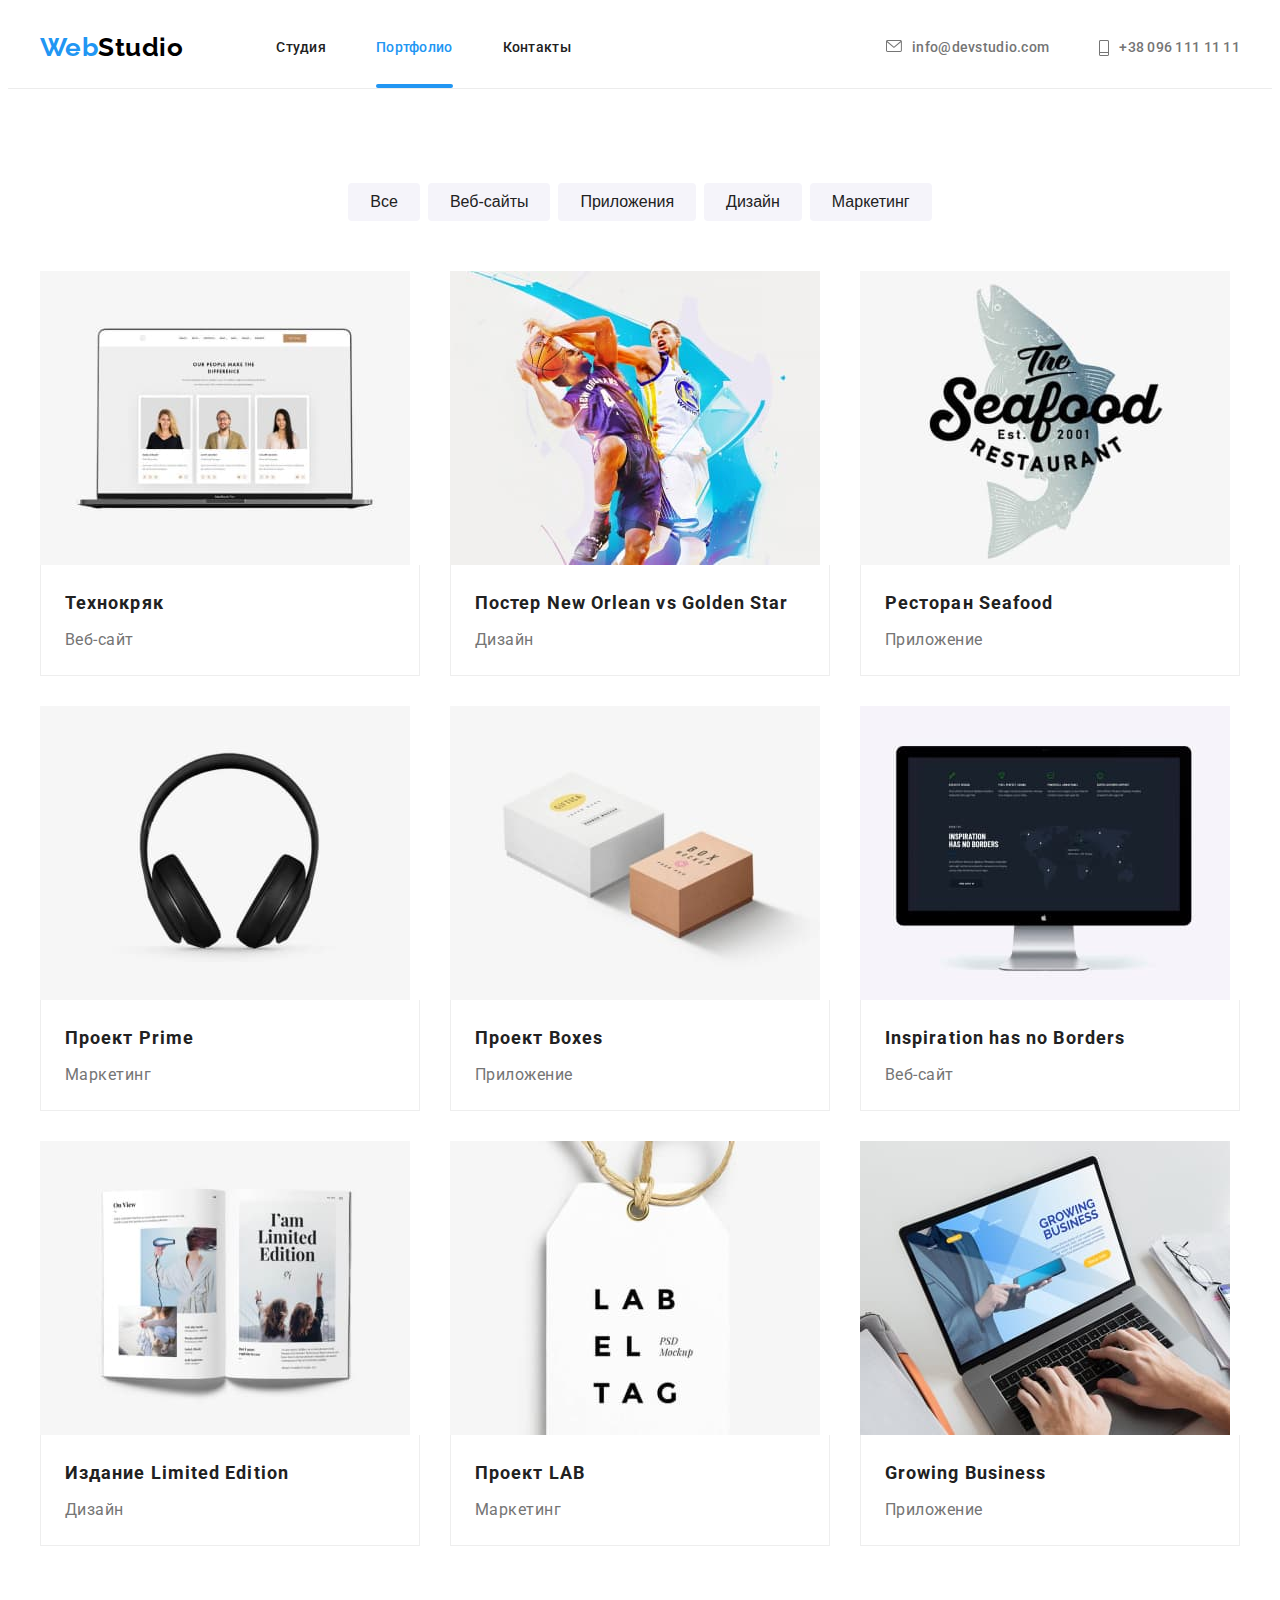
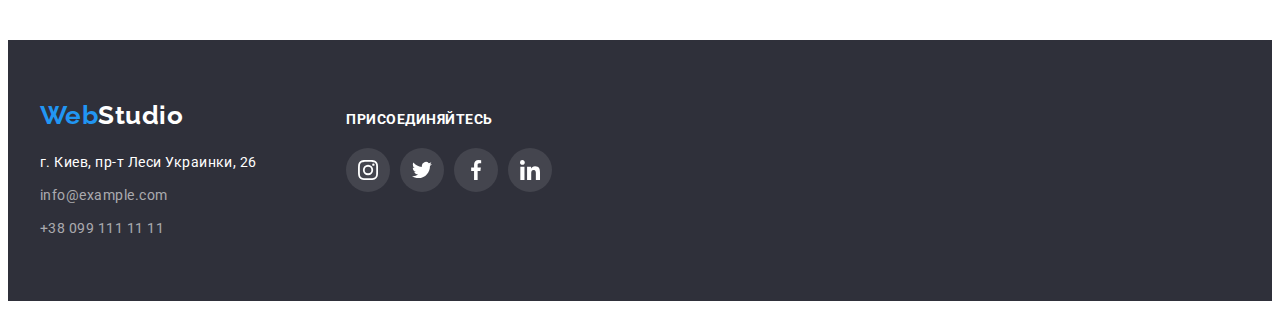
==== portfolio.html @ 7efdc226 "Initial commit" ====
<!DOCTYPE html>
<html lang="ru">
<head>
    <meta charset="UTF-8">
    <meta name="viewport" content="width=device-width, initial-scale=1.0">
    <title>Портфолио</title>
    <link rel="preconnect" href="https://fonts.gstatic.com">
    <link href="https://fonts.googleapis.com/css2?family=Raleway:wght@700&family=Roboto:wght@400;500;700;900&display=swap" rel="stylesheet">
    <link rel="stylesheet" href="https://cdnjs.cloudflare.com/ajax/libs/modern-normalize/1.0.0/modern-normalize.min.css" integrity="sha512-ISS7cAi1PEhQ8jnbJpJZMd29NlhNj4AWYyLOSp2CE/CsHxTCu+r+t0D2yoJudVrd0/8fTVPUVDzY5Tvli75u/g==" crossorigin="anonymous" />
    <link rel="stylesheet" href="./css/styles.css">
</head>
<body>
    <header class=" header-portfolio">
        <div class="container nav-line">
        <nav class="main-nav">
            <a href="/" class="logo"><span class="logo-first-part">Web</span><span class="logo-second-part">Studio</span></a>
            <ul class="site-nav">
                <li class="item"><a href="./index.html" class="link">Студия</a></li>
                <li class="item"><a href="./portfolio.html" class="link current">Портфолио</a></li>
                <li class="item"><a href="" class="link">Контакты</a></li>
            </ul>
        </nav>
        <ul class="contacts">
            <li class="item"><a href="mailto:info@devstudio.com" class="link">
                <svg width="16" height="12" class="contacts-icon"><use href="./images/Optimized/svg/sprite.svg#icon-envelope1"></use></svg>
                info@devstudio.com</a>
            </li>
            <li class="item"><a href="tel:+380961111111" class="link">
                <svg width="10" height="16" class="contacts-icon"><use href="./images/Optimized/svg/sprite.svg#icon-phone1"></use></svg>
                +38 096 111 11 11</a>
            </li>
        </ul>
        </div>
    </header>

    <main>
        <section class="container portfolio">
            <h1 class="visually-hidden">Примеры проектов</h1>
            <ul class="filters">
                <li class="item"><button type="button" class="button">Все</button></li>
                <li class="item"><button type="button" class="button">Веб-сайты</button></li>
                <li class="item"><button type="button" class="button">Приложения</button></li>
                <li class="item"><button type="button" class="button">Дизайн</button></li>
                <li class="item"><button type="button" class="button">Маркетинг</button></li>
            </ul>
            <ul class="project-examples">
                <li class="item">
                    <a href="" class="project-card">
                        <div class="overlay">
                            <img src="./images/Optimized/jpeg/technokryak1.jpg" alt="монитор ноутбука" width="370">
                            <p class="project-description">Технокряк это современная площадка распространения коронавируса. Компании используют эту платформу для цифрового шпионажа и атак на защищённые сервера конкурентов.</p>
                        </div>
                        <div class="project-details">
                            <h2>Технокряк</h2>
                            <p class="project-type">Веб-сайт</p>
                        </div>
                    </a>
                </li>
                <li class="item">
                    <a href="" class="project-card">
                        <div class="overlay">
                            <img src="./images/Optimized/jpeg/new-orlean1.jpg" alt="два соперника баскетболиста" width="370">
                            <p class="project-description">Технокряк это современная площадка распространения коронавируса. Компании используют эту платформу для цифрового шпионажа и атак на защищённые сервера конкурентов.</p>
                        </div>
                        <div class="project-details">
                            <h2>Постер New Orlean vs Golden Star</h2>
                            <p class="project-type">Дизайн</p>
                        </div>
                    </a>
                </li>
                <li class="item">
                    <a href="" class="project-card">
                        <div class="overlay">
                            <img src="./images/Optimized/jpeg/seafood1.jpg" alt="нарисованная рыба и логотип ресторана" width="370">
                            <p class="project-description">Технокряк это современная площадка распространения коронавируса. Компании используют эту платформу для цифрового шпионажа и атак на защищённые сервера конкурентов.</p>
                        </div>
                        <div class="project-details">
                            <h2>Ресторан Seafood</h2>
                            <p class="project-type">Приложение</p>
                        </div>
                    </a>
                </li>
                <li class="item">
                    <a href="" class="project-card">
                        <div class="overlay">
                            <img src="./images/Optimized/jpeg/prime1.jpg" alt="наушники" width="370">
                            <p class="project-description">Технокряк это современная площадка распространения коронавируса. Компании используют эту платформу для цифрового шпионажа и атак на защищённые сервера конкурентов.</p>
                        </div>
                        <div class="project-details">
                            <h2>Проект Prime</h2>
                            <p class="project-type">Маркетинг</p>
                        </div>
                    </a>
                </li>
                <li class="item">
                    <a href="" class="project-card">
                        <div class="overlay">
                            <img src="./images/Optimized/jpeg/boxes1.jpg" alt="две картонные коробки" width="370">
                            <p class="project-description">Технокряк это современная площадка распространения коронавируса. Компании используют эту платформу для цифрового шпионажа и атак на защищённые сервера конкурентов.</p>
                        </div>
                        <div class="project-details">
                            <h2>Проект Boxes</h2>
                            <p class="project-type">Приложение</p>
                        </div>
                    </a>
                </li>
                <li class="item">
                    <a href="" class="project-card">
                        <div class="overlay">
                            <img src="./images/Optimized/jpeg/inspiration1.jpg" alt="монитор с сайтом проекта" width="370">
                            <p class="project-description">Технокряк это современная площадка распространения коронавируса. Компании используют эту платформу для цифрового шпионажа и атак на защищённые сервера конкурентов.</p>
                        </div>
                        <div class="project-details">
                            <h2>Inspiration has no Borders</h2>
                            <p class="project-type">Веб-сайт</p>
                        </div>
                    </a>
                </li>
                <li class="item">
                    <a href="" class="project-card">
                        <div class="overlay">
                            <img src="./images/Optimized/jpeg/limited-edition1.jpg" alt="" width="370">
                            <p class="project-description">Технокряк это современная площадка распространения коронавируса. Компании используют эту платформу для цифрового шпионажа и атак на защищённые сервера конкурентов.</p>
                        </div>
                        <div class="project-details">
                            <h2>Издание Limited Edition</h2>
                            <p class="project-type">Дизайн</p>
                        </div>
                    </a>
                </li>
                <li class="item">
                    <a href="" class="project-card">
                        <div class="overlay">
                            <img src="./images/Optimized/jpeg/lab1.jpg" alt="открытый журнал" width="370">
                            <p class="project-description">Технокряк это современная площадка распространения коронавируса. Компании используют эту платформу для цифрового шпионажа и атак на защищённые сервера конкурентов.</p>
                        </div>
                        <div class="project-details">
                            <h2>Проект LAB</h2>
                            <p class="project-type">Маркетинг</p>
                        </div>
                    </a>
                </li>
                <li class="item">
                    <a href="" class="project-card">
                        <div class="overlay">
                            <img src="./images/Optimized/jpeg/growing1.jpg" alt="ноутбук с приложением на экране" width="370">
                            <p class="project-description">Технокряк это современная площадка распространения коронавируса. Компании используют эту платформу для цифрового шпионажа и атак на защищённые сервера конкурентов.</p>
                        </div>
                        <div class="project-details">
                            <h2>Growing Business</h2>
                            <p class="project-type">Приложение</p>
                        </div>
                    </a>
                </li>
            </ul>
        </section>
    </main>
    <footer class="footer">
        <div class="container footer-line">
            <div class="address-block">
                <a href="/" class="logo"><span class="logo-first-part">Web</span><span class="logo-second-part">Studio</span></a>
                <address class="address">
                        <a href="" class="phys-address link">г. Киев, пр-т Леси Украинки, 26</a>
                        <a href="mailto:info@example.com" class="email link">info@example.com</a>
                        <a href="tel:+380991111111" class="phone link">+38 099 111 11 11</a>
                </address>
            </div>
            <div class="join-us">
                <p class="join">присоединяйтесь</p>
                <ul class="social-networks">
                    <li><a href="" class="social-link-footer">
                        <svg class="link-icon" width="20" height="20"><use href="./images/Optimized/svg/sprite.svg#icon-instagram1"></use></svg>
                    </a></li>
                    <li><a href="" class="social-link-footer">
                        <svg class="link-icon" width="20" height="20"><use href="./images/Optimized/svg/sprite.svg#icon-twitter1"></use></svg>
                    </a></li>
                    <li><a href="" class="social-link-footer">
                        <svg class="link-icon" width="20" height="20"><use href="./images/Optimized/svg/sprite.svg#icon-facebook1"></use></svg>
                    </a></li>
                    <li><a href="" class="social-link-footer">
                        <svg class="link-icon" width="20" height="20"><use href="./images/Optimized/svg/sprite.svg#icon-linkedin1"></use></svg>
                    </a></li>
                </ul>
            </div>
        </div>
    </footer>
</body>
</html>
---- css/styles.css ----
/* main text color: #757575 */
/* text secondary color: #212121 */
/* accent color: #2196F3 */
/* background tertialy color: #2F303A */
/* background secondary color: #F5F4FA */
/* white: #FFFFFF */
/* email and tel white: rgba(255, 255, 255, 0.6) */
/* projects border color: #EEEEEE */
/* icon default color: #afb1b8 */


:root{
    --primary-text-color: #757575;
    --title-text-color: #212121;
    --accent: #2196F3;
    --white: #FFFFFF;
    --secondary-white: rgba(255, 255, 255, 0.6);
    --black: #000000;
    --secondary-bg-color: #F5F4FA;
    --tertialy-bg-color: #2F303A;
    --border-color: #EEEEEE;
    --secondary-border-color: #ECECEC;
    --icon-default-color: #afb1b8;
    --timing-function: cubic-bezier(0.4, 0, 0.2, 1);
}
body{
    background-color: var(white);
    color: var(--primary-text-color);
    font-family: Roboto, sans-serif;
    letter-spacing: 0.03em;
}
ul{
    list-style: none;
    padding: 0;
    margin: 0;
}
a{
    text-decoration: none;
    color: currentColor;
}
img{
    display: block;
    max-width: 100%;
    height: auto;
}
.visually-hidden {
    position: absolute;
    width: 1px;
    height: 1px;
    margin: -1px;
    border: 0;
    padding: 0;
    
    white-space: nowrap;
    clip-path: inset(100%);
    clip: rect(0 0 0 0);
    overflow: hidden;
  }

  /* Header*/
.logo{
    margin-right: 93px;

    font-family: Raleway, sans-serif;
    font-weight: 700;
    font-size: 26px;
    line-height: 1.2;
}
.logo-first-part,
.site-nav .link:hover,
.site-nav .link:focus,
.site-nav .link.current,
.contacts .link:hover,
.contacts .link:focus{
    color: var(--accent);
}
.logo-second-part{
    color: var(--black);
}
.site-nav, 
.contacts, 
.main-nav,
.nav-line{
    display: flex;
    justify-content: space-between;
}
.main-nav,
.nav-line{
    align-items: center;
}
.site-nav .item + .item,
.contacts .item + .item{
    margin-left: 50px;
}
.site-nav .link{
    display: block;
    padding-top: 32px;
    padding-bottom: 32px;
    
    color: var(--title-text-color);
    font-weight: 500;
    font-size: 14px;
    line-height: 1.14;
    letter-spacing: 0.02em;

    transition: color 250ms var(--timing-function);
}
.contacts .link{
    display: flex;
    justify-content: space-between;

    color: var(--primary-text-color);
    font-weight: 500;
    font-size: 14px;
    line-height: 1.14;
    letter-spacing: 0.02em;

    transition: color 250ms var(--timing-function);
}
.contacts-icon{
    margin-right: 10px;
    fill: currentColor;
}
.link.current{
    position: relative;
}
.link.current::after{
    content: "";

    position: absolute;
    bottom: 0;
    left: 0;

    width: 100%;
    height: 4px;
    border-radius: 2px;
    background-color: var(--accent);
}

/*Main*/
.hero{
    text-align: center;

    max-width: 1600px;
    height: 600px;
    margin-left: auto;
    margin-right: auto;

    background-color: var(--tertialy-bg-color);
    background-image: linear-gradient(
        to right,
        rgba(47, 48, 58, 0.4),
        rgba(47, 48, 58, 0.4)
    ),
    url(../images/Optimized/jpeg/hero-bg1.jpg);
    background-repeat: no-repeat;
    background-position: center;
}
.hero .container{
    padding-top: 200px;
    padding-bottom: 200px;
}
.hero-title{
    margin-top: 0;
    margin-bottom: 30px;
    
    color: var(--white);
    font-weight: 900;
    font-size: 44px;
    line-height: 1.36;
    letter-spacing: 0.06em;
    text-transform: uppercase;

}
.hero-button{
    display: inline-block;
    border-radius: 4px;
    padding: 10px 32px;
    
    color: var(--white);
    background-color: var(--accent);
    font-weight: 700;
    font-size: 16px;
    line-height: 1.87;
    letter-spacing: 0.06em;
    
}
.backdrop{
    position: fixed;
    top: 0;
    left: 0;

    width: 100%;
    height: 100%;

    background-color: rgba(0, 0, 0, 0.2);

    opacity: 1;
    transition: opacity 250ms var(--timing-function);
}
.backdrop.is-hidden{
    opacity: 0;
    pointer-events: none;
}
.backdrop.is-hidden .modal{
    transform: translate(-50%, -50%) scale(0.8);
}
.modal{
    position: absolute;
    top: 50%;
    left: 50%;
    
    width: 528px;
    height: 581px;

    background-color: var(--white);

    transform: translate(-50%, -50%) scale(1);
    transition: transform 250ms var(--timing-function);
}
.close-window{
    display: flex;
    justify-content: center;
    align-items: center;
    width: 30px;
    height: 30px;
    margin: 8px;
    margin-left: auto;
    padding: 0;
    border: 1px solid rgba(0, 0, 0, 0.1);
    border-radius: 50%;
}
.section-title{
    margin-top: 0;
    margin-bottom: 50px;

    color: var(--title-text-color);
    font-weight: 700;
    font-size: 36px;
    line-height: 1.17;
    text-align: center;
}
.our-features{
    padding-top: 94px;
}
.features{
    display: flex;
}
.features .list-item + .list-item,
.what-we-do .list-item + .list-item,
.our-team-members .list-item + .list-item{
    margin-left: 30px;
}
.features .list-item{
    width: calc((100% - 90px) / 4);
}
.icon-item{
    display: flex;
    justify-content: center;
    align-items: center;
    width: 270px;
    height: 120px;
    background: var(--secondary-bg-color);
    margin-bottom: 30px;
    border-radius: 4px;
}
.features .title{
    margin-top: 0;
    margin-bottom: 10px;
    
    font-weight: 700;
    font-size: 14px;
    line-height: 1.14;
    text-transform: uppercase;
}
.features .description{
    margin-top: 0;
    margin-bottom: 0;

    font-size: 14px;
    line-height: 1.71;
}
.what-we-do,
.our-team-members{
    display: flex;
    text-align: center;
}
.what-we-do .list-item{
    width: calc((100% - 60px) / 3);
    position: relative;
}
.what-we-do .label{
    display: flex;
    justify-content: center;
    align-items: center;

    position: absolute;
    bottom: 0;
    left: 0;
    margin: 0;
    padding: 27px;
    width: 370px;
    height: 70px;

    font-weight: 700;
    font-size: 14px;
    line-height: 1.14px;
    text-transform: uppercase;
    color: var(--white);
}
.what-we-do .list-item::before{
    content: "";
    display: inline-block;

    position: absolute;
    bottom: 0;
    left: 0;
    width: 100%;
    height: 70px;
    background-color: rgba(47, 48, 58, 0.8);
}
.our-services,
.our-people,
.our-clients{
    padding-top: 94px;
    padding-bottom: 94px;
}
.our-team{
    background-color: var(--secondary-bg-color);
}
.our-team-members .list-item{
    width: calc((100% - 90px) / 4);
    border-radius: 0px 0px 4px 4px;
    box-shadow: 0px 2px 1px rgba(0, 0, 0, 0.2), 0px 1px 1px rgba(0, 0, 0, 0.14), 0px 1px 3px rgba(0, 0, 0, 0.12);
    overflow: hidden;
}
.team-member-details{
    background-color: var(--white);
    padding: 30px;
}
.team-member{
    margin-top: 0;
    margin-bottom: 10px;

    color: var(--title-text-color);
    font-weight: 500;
    font-size: 16px;
    line-height: 1.2;
}
.team-member-position{
    margin-top: 0;
    margin-bottom: 16px;

    font-size: 16px;
    line-height: 1.2;
}
.social-networks{
    display: flex;
}
.social-networks li + li{
    margin-left: 10px;
}
.clients-logos{
    display: flex;
}
.clients-logos li + li{
    margin-left: 30px;
}
.social-link{
    display: flex;
    justify-content: center;
    align-items: center;
    width: 44px;
    height: 44px;
    border-radius: 50%;
    color: var(--icon-default-color);

    transition: background-color 250ms var(--timing-function), 
    color 250ms var(--timing-function);
}
.social-link:hover{
    background-color: var(--accent);
    color: var(--white);
}
.link-icon{
    fill: currentColor;
}
.social-link-footer{
    display: flex;
    justify-content: center;
    align-items: center;
    width: 44px;
    height: 44px;
    border-radius: 50%;
    color: var(--white);
    background-color: rgba(255, 255, 255, 0.1);

    transition: background-color 250ms var(--timing-function);
}
.social-link-footer:hover{
    background-color: var(--accent);
}
.client{
    display: flex;
    justify-content: center;
    align-items: center;
    width: 170px;
    height: 90px;
    border-radius: 4px;
    color: var(--icon-default-color);
    border: 1px solid var(--icon-default-color);
    cursor: pointer;

    transition: color 250ms var(--timing-function), 
    border 250ms var(--timing-function);
}
.client:hover{
    color: var(--accent);
    border: 1px solid var(--accent);
}

/* Footer*/
.footer{
    background-color: var(--tertialy-bg-color);
}
.footer-line{
    display: flex;
    align-items: baseline;
    padding-top: 60px;
    padding-bottom: 60px;
}
.address-block{
margin-right: 70px;
}
.footer .logo-second-part{
    color: var(--white);
}
.address{
    display: flex;
    flex-direction: column;
    margin-top: 20px;
    
    font-style: normal; 
}
.phys-address{
    color: var(--white);
    font-size: 14px;
    line-height: 1.71;
}
.email, .phone{
    display: inline-block;
    margin-top: 9px;

    color: var(--secondary-white);
    font-size: 14px;
    line-height: 1.71;
}
.footer .link{
    transition: color 250ms var(--timing-function);
}
.footer .link:hover,
.footer .link:focus{
    color: var(--accent);
}
.join-us{
    width: 206px;
    height: 80px;
}
.join{
    margin-top: 0;
    margin-bottom: 20px;
    
    color: var(--white);
    font-size: 14px;
    font-weight: 700;
    line-height: 1.14;
    text-transform: uppercase;
}

/*Portfolio*/
.header-portfolio{
    border-bottom: 1px solid var(--secondary-border-color);
}
.filters{
    display: flex;
    justify-content: center;
    margin-bottom: 50px;
}
.filters .item + .item{
    margin-left: 8px;
}
.button{
    border: none;
    border-radius: 4px;
    padding: 6px 22px;

    color: var(--title-text-color);
    background-color: var(--secondary-bg-color);
    font-weight: 500;
    font-size: 16px;
    line-height: 1.62;

    transition: background-color 250ms var(--timing-function), 
    color 250ms var(--timing-function), 
    box-shadow 250ms var(--timing-function);
}
.button:hover,
.button:focus{
    color: var(--white);
    background-color: var(--accent);
    box-shadow: 0px 3px 1px rgba(0, 0, 0, 0.1), 0px 1px 2px rgba(0, 0, 0, 0.08), 0px 2px 2px rgba(0, 0, 0, 0.12);
}
.portfolio{
    padding-bottom: 94px;
    padding-top: 94px;
}
.project-examples{
    display: flex;
    flex-wrap: wrap;
}
.project-examples .item{
    width: calc((100% - 60px) / 3);
    margin-right: 30px;
    margin-bottom: 30px;
}
.project-examples .item:nth-child(3n){
    margin-right: 0;
}
.project-examples .item:nth-last-child(-n + 3){
    margin-bottom: 0;
}
.project-examples h2{
    margin-top: 0;
    margin-bottom: 0;

    color: var(--title-text-color);
    font-weight: 700;
    font-size: 18px;
    line-height: 2;
    letter-spacing: 0.06em;
}
.project-card{
    display: block;
    
    transition: box-shadow 250ms var(--timing-function);
}
.project-card:hover{
    box-shadow: 1px 4px 6px rgba(0, 0, 0, 0.16), 0px 4px 4px rgba(0, 0, 0, 0.06), 0px 1px 1px rgba(0, 0, 0, 0.12);
}
.overlay{
    position: relative;
}
.project-description{
    position: absolute;
    top: 0;
    right: 0;
    margin: 0;
    padding: 63px 24px;

    font-size: 18px;
    line-height: 1.56;
    color: var(--white);
    
    opacity: 0;
    transition: opacity 250ms var(--timing-function);
}
.project-card:hover .project-description{
    opacity: 1;   
}
.overlay::before{
    content: "";
    display: inline-block;

    position: absolute;
    top: 0;
    left: 0;
    width: 100%;
    height: 100%;
    background-color: rgba(33, 150, 243, 0.9);

    transform: translateY(100%);
    transition: transform 250ms var(--timing-function);
}
.project-card:hover .overlay::before{
    transform: translateY(0);
}
.overlay{
    overflow: hidden;
} 
.project-type{
    margin-top: 4px;
    margin-bottom: 0;
    
    color: var(--primary-text-color);
    font-size: 16px;
    line-height: 1.87;
}
.project-details{
    padding: 20px 24px;
    background-color: var(--white);
    border-right: 1px solid var(--border-color);
    border-left: 1px solid var(--border-color);
    border-bottom: 1px solid var(--border-color);
}

.container{
    width: 1200px;
    padding-left: 15px;
    padding-right: 15px;
    margin-left: auto;
    margin-right: auto;
}
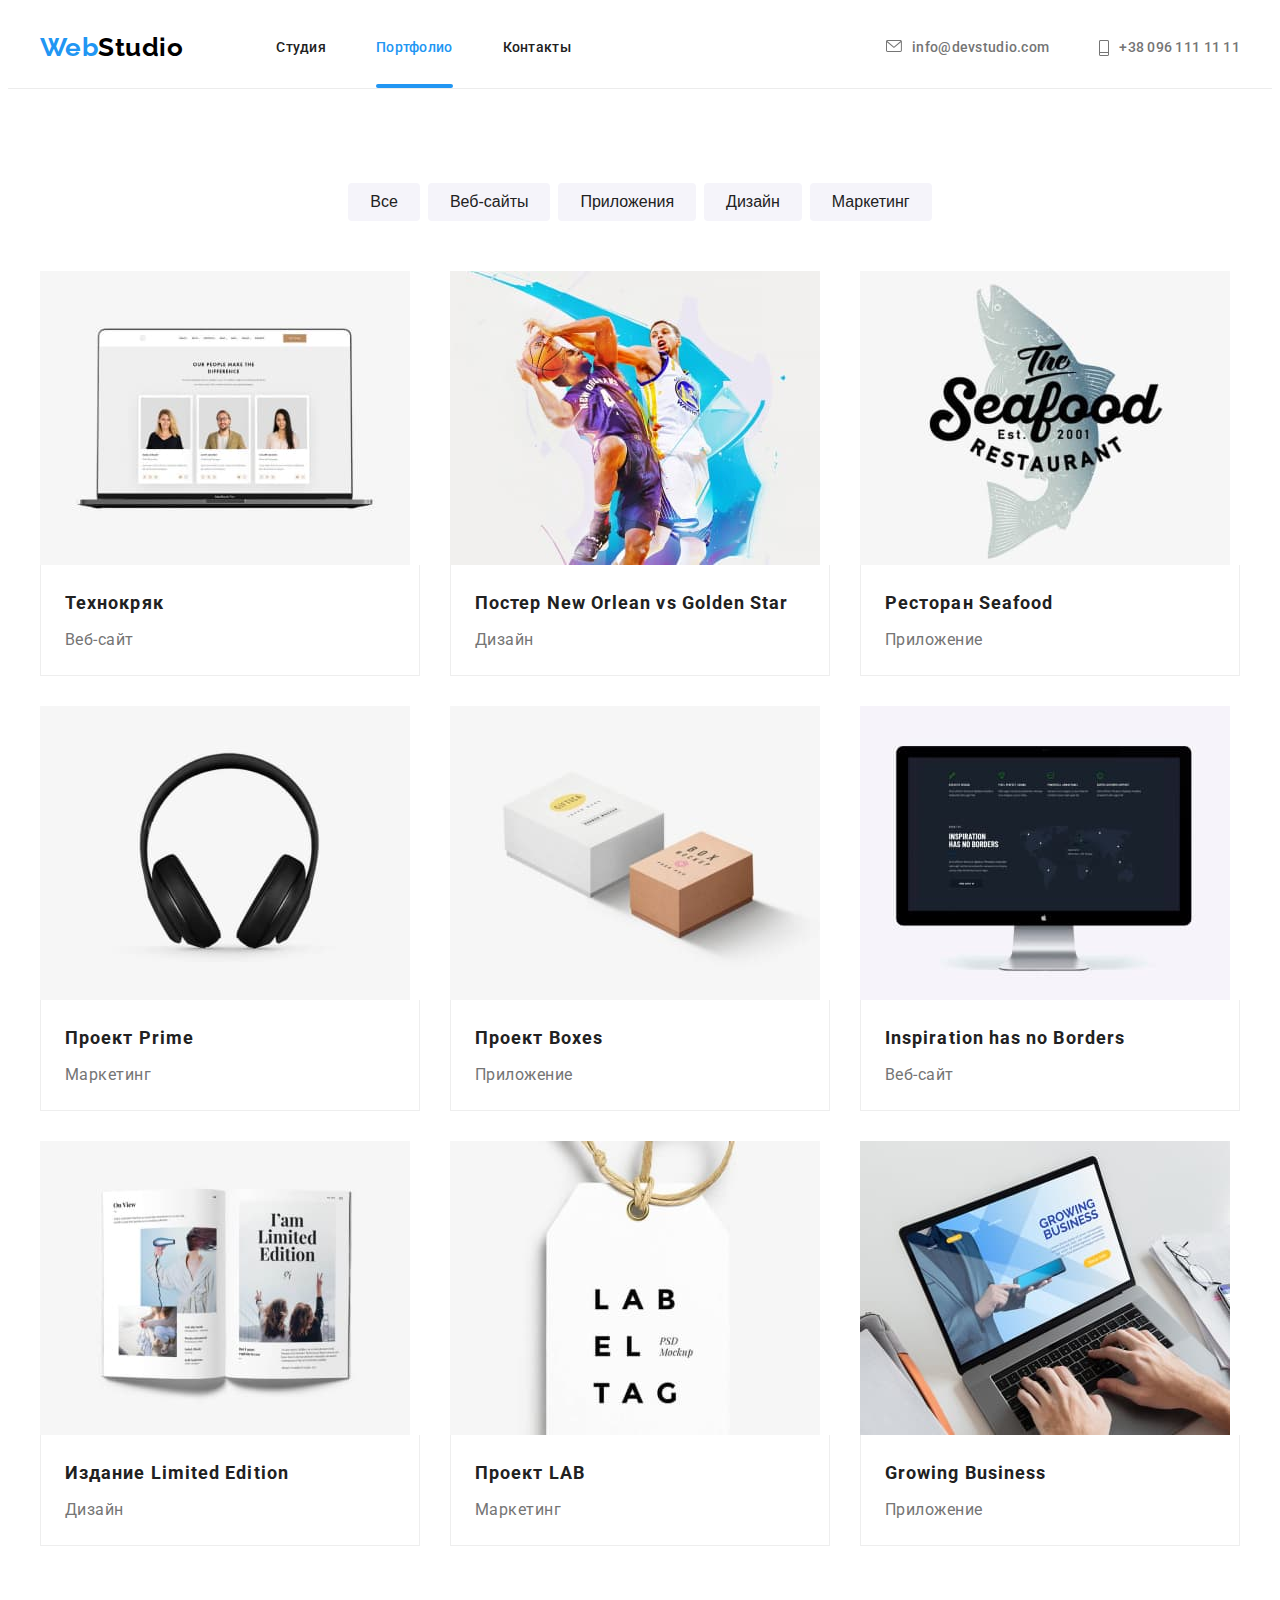
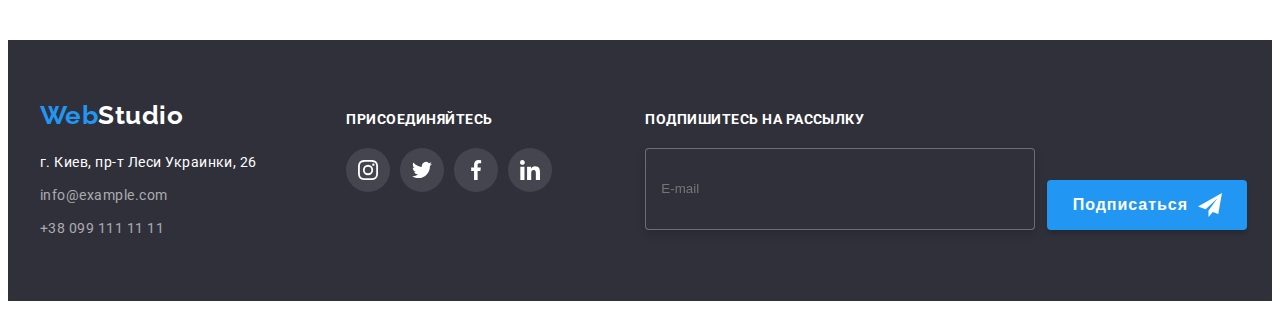
==== commit a5a646ec: "Update with forms" ====
--- a/portfolio.html
+++ b/portfolio.html
@@ -182,6 +182,17 @@
                     </a></li>
                 </ul>
             </div>
+            <form class="form-footer">
+                <div>
+                    <h2>Подпишитесь на рассылку</h2>
+                    <input type="text" class="form-input-footer" name="email" id="email" placeholder="E-mail">
+                </div>
+                <div>
+                    <button type="submit" class="hero-button subscribe-button">Подписаться
+                        <svg class="subscribe-icon" width="24" height="24"><use href="./images/Optimized/svg/sprite.svg#icon-icon-send"></use></svg> 
+                    </button>
+                </div>
+            </form>
         </div>
     </footer>
 </body>
--- a/css/styles.css
+++ b/css/styles.css
@@ -174,8 +174,13 @@
 }
 .hero-button{
     display: inline-block;
+    width: 200px;
+    height: 50px;
     border-radius: 4px;
-    padding: 10px 32px;
+    border: none;
+    padding: 10px;
+    margin: 0;
+    box-shadow: 0px 4px 4px rgba(0, 0, 0, 0.15);
     
     color: var(--white);
     background-color: var(--accent);
@@ -183,7 +188,8 @@
     font-size: 16px;
     line-height: 1.87;
     letter-spacing: 0.06em;
-    
+
+    cursor: pointer;
 }
 .backdrop{
     position: fixed;
@@ -219,16 +225,142 @@
     transition: transform 250ms var(--timing-function);
 }
 .close-window{
+    position: absolute;
+    top: 8px;
+    right: 8px;
     display: flex;
     justify-content: center;
     align-items: center;
     width: 30px;
     height: 30px;
-    margin: 8px;
-    margin-left: auto;
     padding: 0;
     border: 1px solid rgba(0, 0, 0, 0.1);
     border-radius: 50%;
+    background-color: var(--white);
+    cursor: pointer;
+
+    transition: fill 250ms var(--timing-function)
+}
+.close-window:hover .close-icon{
+    fill: var(--accent)
+}
+.form{
+    padding: 40px;
+    display: flex;
+    flex-direction: column;
+}
+.form h2{
+    margin-top: 2px;
+    margin-bottom: 2px;
+
+    font-size: 20px;
+    line-height: 1.15;
+    text-align: center;
+    color: var(--title-text-color);
+}
+.form-field {
+    position: relative;
+    margin-top: 28px;
+} 
+.form-label{
+    position: absolute;
+    top: -18px;
+    left:0;
+
+    font-weight: 400;
+    font-size: 12px;
+    line-height: 1.17;
+    letter-spacing: 0.01em;
+}
+.form-icon{
+    position: absolute;
+    top: 50%;
+    left:12px;
+    transform: translateY(-50%);
+    fill: var(--black);
+
+    transition: fill 250ms var(--timing-function)
+}
+.form-input{
+    margin: 0;
+    padding: 11px 12px 11px 42px;
+    width: 100%;
+
+    font: inherit;
+    border: 1px solid rgba(33, 33, 33, 0.2);
+    border-radius: 4px;
+    cursor: pointer;
+
+    transition: border 250ms var(--timing-function)
+}
+.form-input:focus-within{
+    border: 1px solid var(--accent);
+}
+.form-input:focus-within +.form-icon{
+    fill: var(--accent);
+}
+.comment-input{
+    padding: 12px 16px;
+}
+textarea{
+    resize: none;
+}
+.form-field textarea::placeholder{
+    font-size: 12px;
+    line-height: 1.17;
+    letter-spacing: 0.01em;
+    color: rgba(117, 117, 117, 0.5);
+}
+.policy-checkbox{
+    margin-top: 20px;
+    text-align: center;
+}
+.checkbox{
+    position: absolute;
+    width: 1px;
+    height: 1px;
+    margin: -1px;
+    border: 0;
+    padding: 0;
+    
+    white-space: nowrap;
+    clip-path: inset(100%);
+    clip: rect(0 0 0 0);
+    overflow: hidden;
+}
+.policy-checkbox{
+    display: inline-block;
+    text-align: center;
+    cursor: pointer;
+}
+.checkbox-icon{
+    display: inline-block;
+    width: 16px;
+    height: 15px;
+
+    border: 2px solid var(--black);
+    border-radius: 2px;
+}
+.checkbox:checked + .checkbox-icon{
+    border-color: var(--accent);
+    background-color: var(--accent);
+    background-image: url(../images/Optimized/svg/icon-check1.svg);
+    background-size: contain;
+    background-origin: border-box;
+}
+.policy-label{
+    font-size: 14px;
+    line-height: 1.71;
+}
+.policy-link{
+    text-decoration-line: underline;
+    color: var(--accent);
+}
+.submit-button{
+    display: inline-block;
+    margin-right: auto;
+    margin-left: auto;
+    margin-top: 30px;
 }
 .section-title{
     margin-top: 0;
@@ -476,6 +608,40 @@
     line-height: 1.14;
     text-transform: uppercase;
 }
+.form-footer h2{
+    margin: 0;
+    font-weight: 700;
+    font-size: 14px;
+    line-height: 1.14;
+    text-transform: uppercase;
+    color: var(--white);
+}
+.form-input-footer{
+    margin-top: 20px;
+    margin-right: 12px;
+    padding: 15px;
+    width: 358px;
+    height: 50px;
+    border: 1px solid rgba(255, 255, 255, 0.3);
+    filter: drop-shadow(0px 4px 4px rgba(0, 0, 0, 0.15));
+    border-radius: 4px;
+    background-color: var(--tertialy-bg-color);
+    color: var(--white);
+    cursor: pointer;
+}
+.form-footer{
+    display: flex;
+    align-items: flex-end;
+    margin-left: 93px;
+}
+.subscribe-button{
+    display: flex;
+    align-items: center;
+    justify-content: center;
+}
+.subscribe-icon{
+    margin-left: 10px;
+}
 
 /*Portfolio*/
 .header-portfolio{
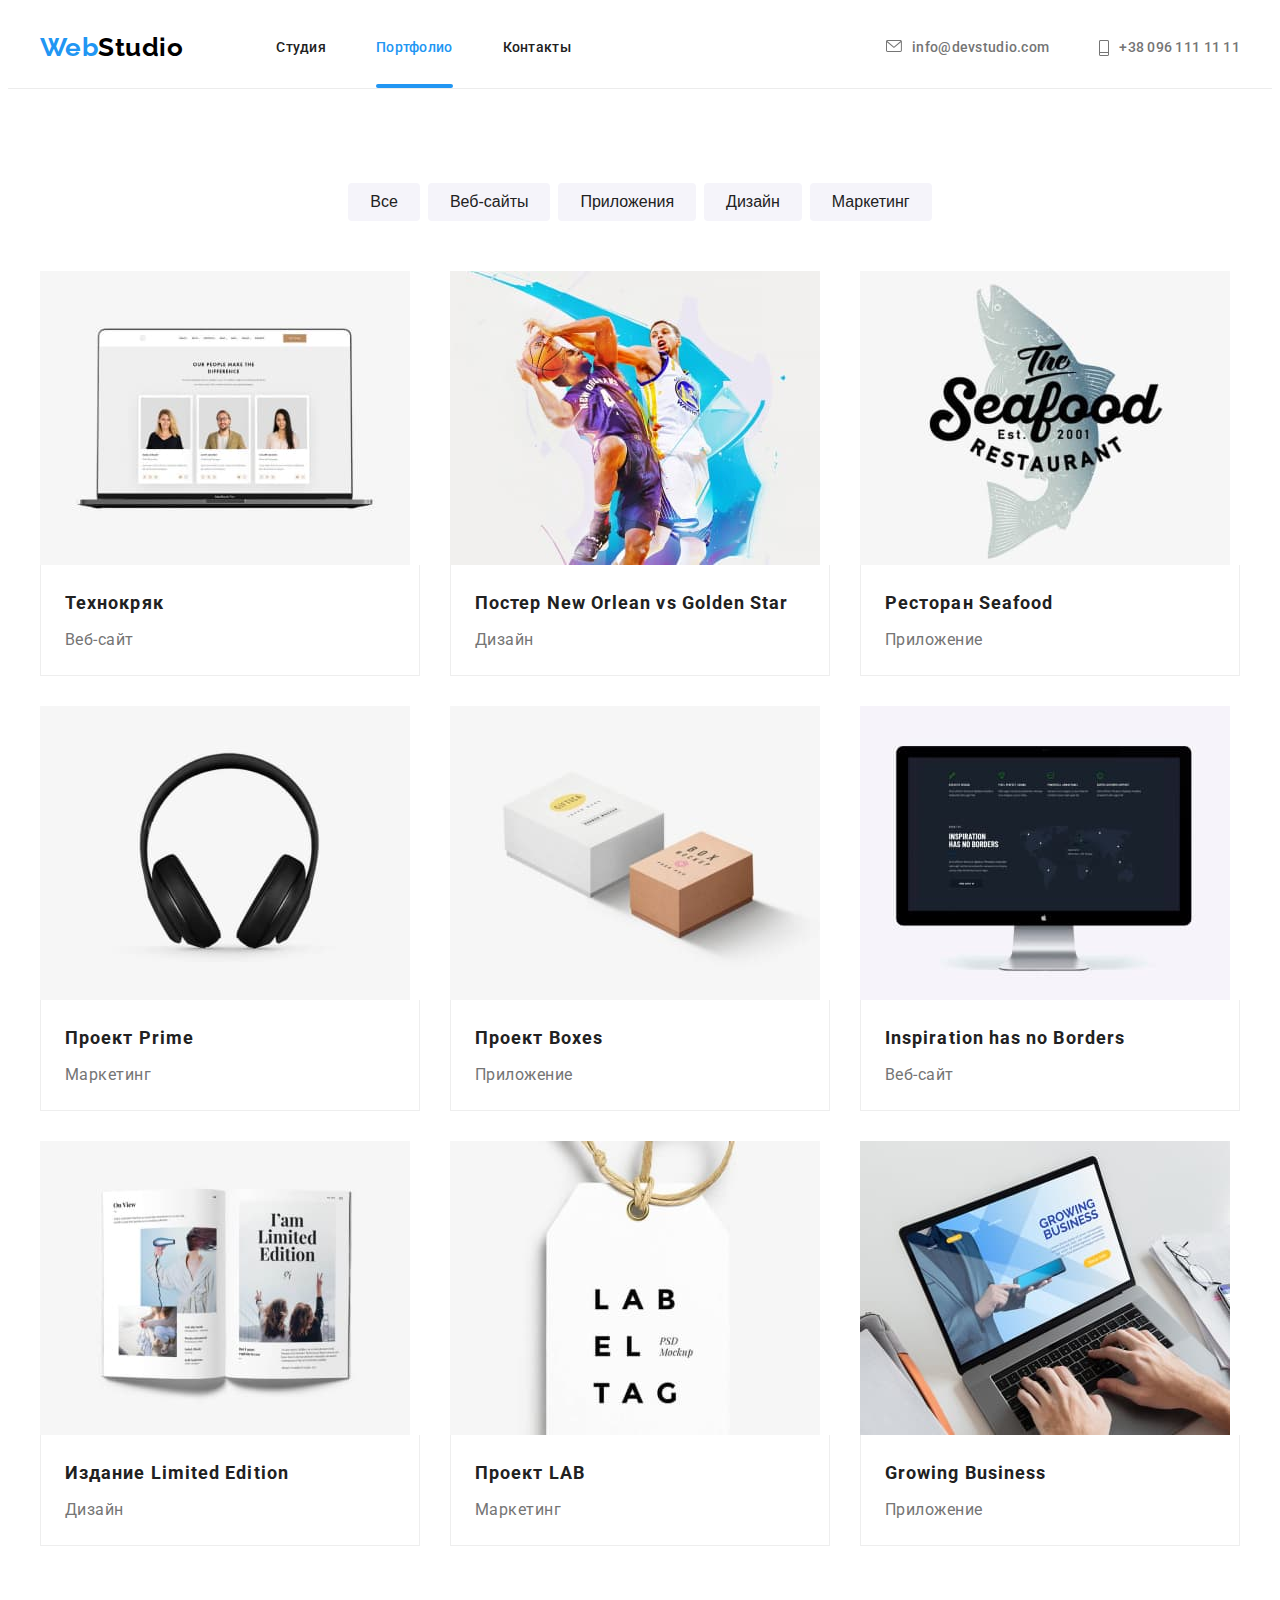
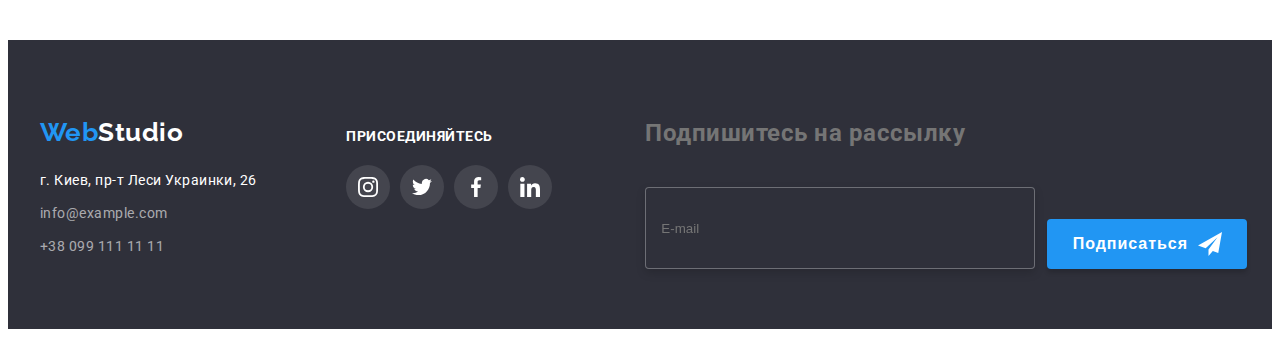
==== commit a36214a2: "Update forms" ====
--- a/portfolio.html
+++ b/portfolio.html
@@ -187,11 +187,9 @@
                     <h2>Подпишитесь на рассылку</h2>
                     <input type="text" class="form-input-footer" name="email" id="email" placeholder="E-mail">
                 </div>
-                <div>
                     <button type="submit" class="hero-button subscribe-button">Подписаться
                         <svg class="subscribe-icon" width="24" height="24"><use href="./images/Optimized/svg/sprite.svg#icon-icon-send"></use></svg> 
                     </button>
-                </div>
             </form>
         </div>
     </footer>
--- a/css/styles.css
+++ b/css/styles.css
@@ -21,6 +21,7 @@
     --border-color: #EEEEEE;
     --secondary-border-color: #ECECEC;
     --icon-default-color: #afb1b8;
+    --hover-button-color: #188CE8;
     --timing-function: cubic-bezier(0.4, 0, 0.2, 1);
 }
 body{
@@ -282,6 +283,7 @@
     transition: fill 250ms var(--timing-function)
 }
 .form-input{
+    outline: none;
     margin: 0;
     padding: 11px 12px 11px 42px;
     width: 100%;
@@ -333,15 +335,24 @@
     text-align: center;
     cursor: pointer;
 }
-.checkbox-icon{
-    display: inline-block;
+.policy-label::before{
+    content: "";
+
+    display: inline-flex;
     width: 16px;
     height: 15px;
+    margin-right: 8px;
 
     border: 2px solid var(--black);
     border-radius: 2px;
-}
-.checkbox:checked + .checkbox-icon{
+
+    transition: border-color 250ms var(--timing-function),
+    background-color 250ms var(--timing-function),
+    background-image 250ms var(--timing-function),
+    background-size 250ms var(--timing-function),
+    background-origin 250ms var(--timing-function)
+}
+.checkbox:checked + .policy-label::before{
     border-color: var(--accent);
     background-color: var(--accent);
     background-image: url(../images/Optimized/svg/icon-check1.svg);
@@ -361,6 +372,11 @@
     margin-right: auto;
     margin-left: auto;
     margin-top: 30px;
+
+    transition: background-color 250ms var(--timing-function)
+}
+.submit-button:hover{
+    background-color: var(--hover-button-color);
 }
 .section-title{
     margin-top: 0;
@@ -608,7 +624,7 @@
     line-height: 1.14;
     text-transform: uppercase;
 }
-.form-footer h2{
+.form-footer p{
     margin: 0;
     font-weight: 700;
     font-size: 14px;
